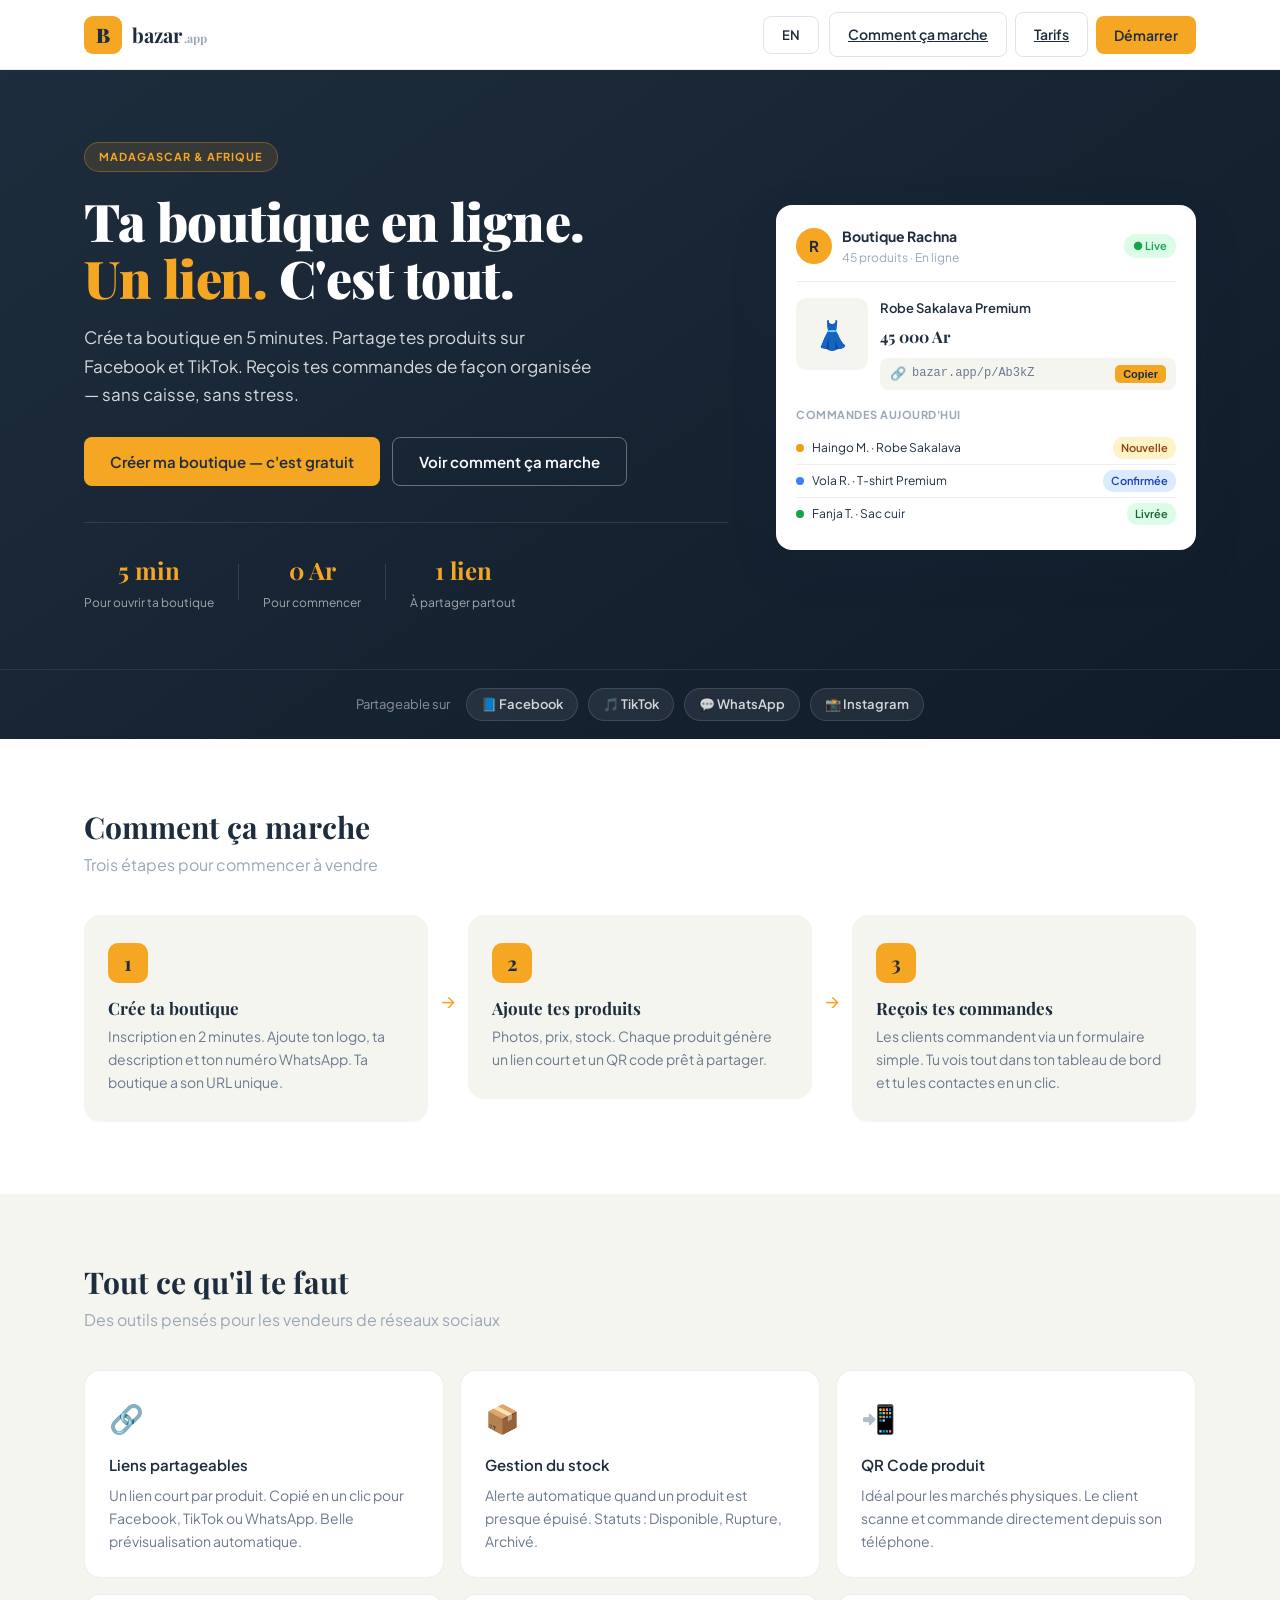
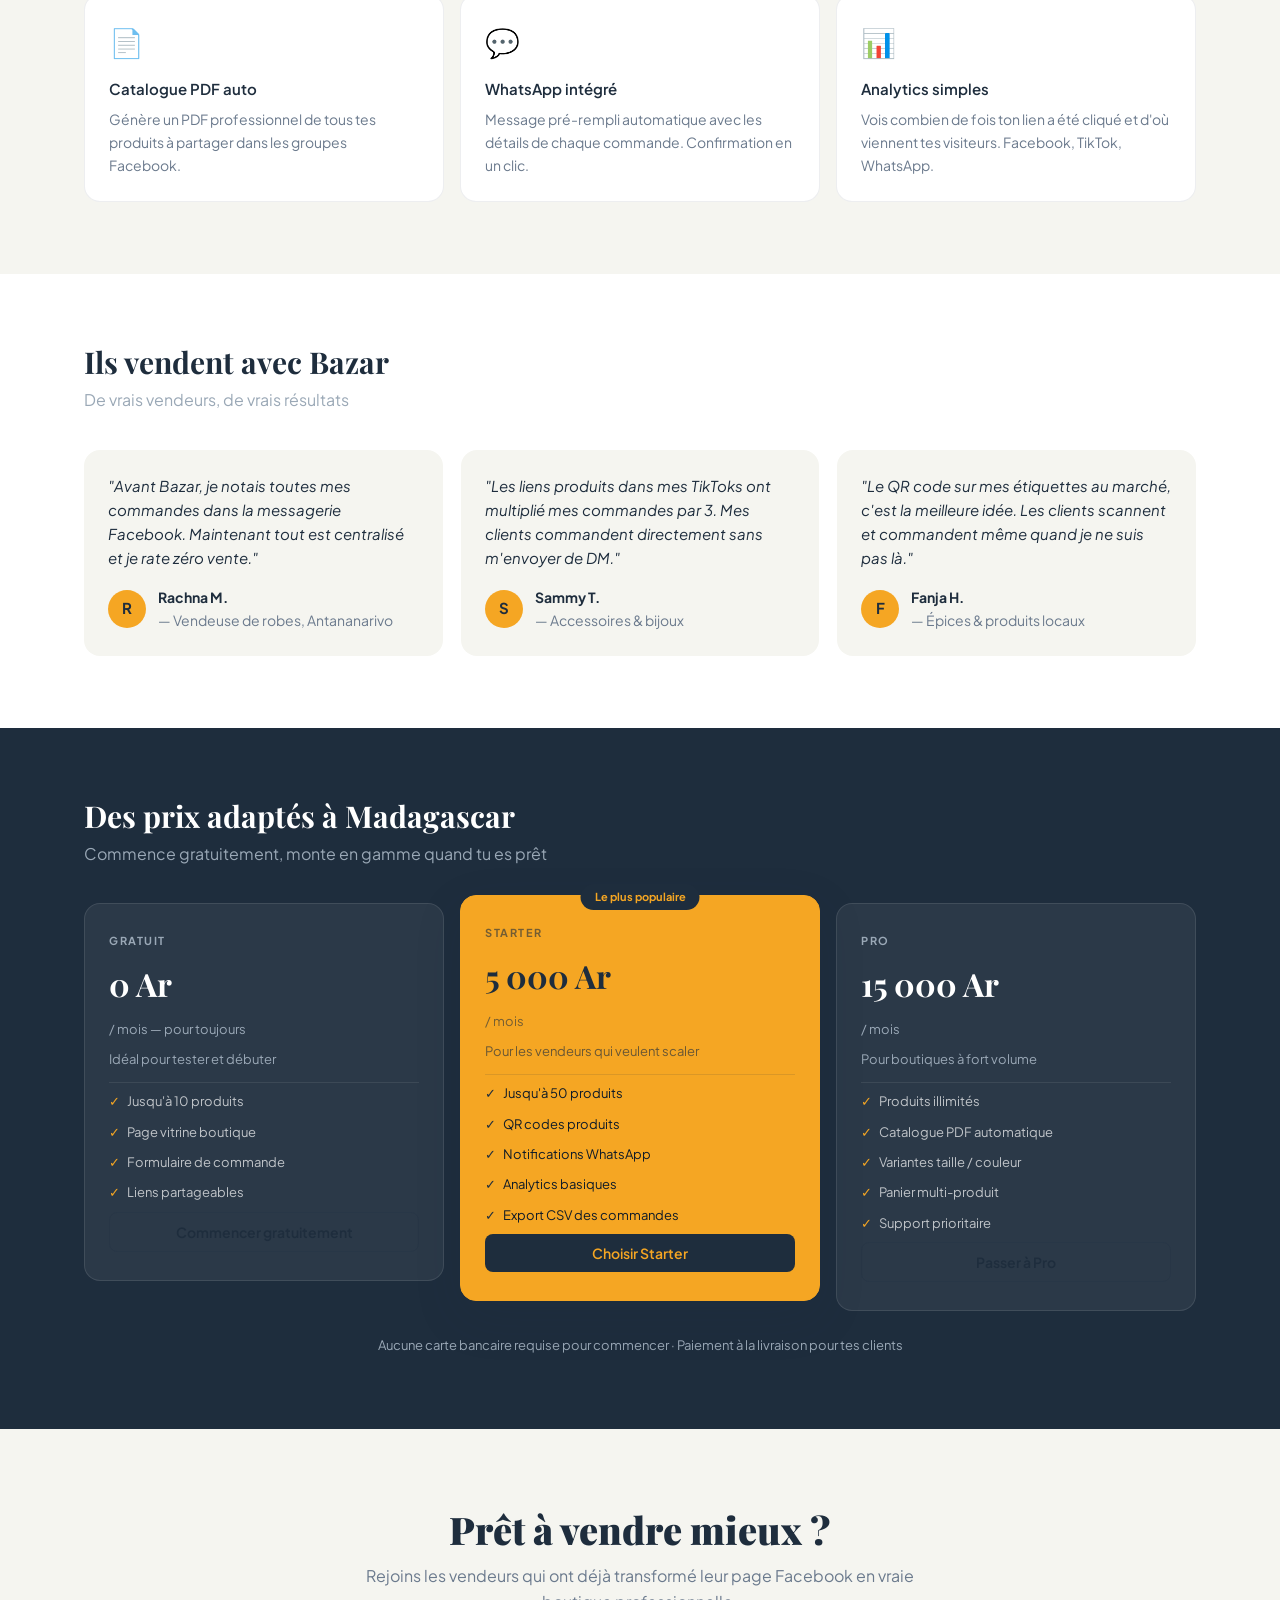
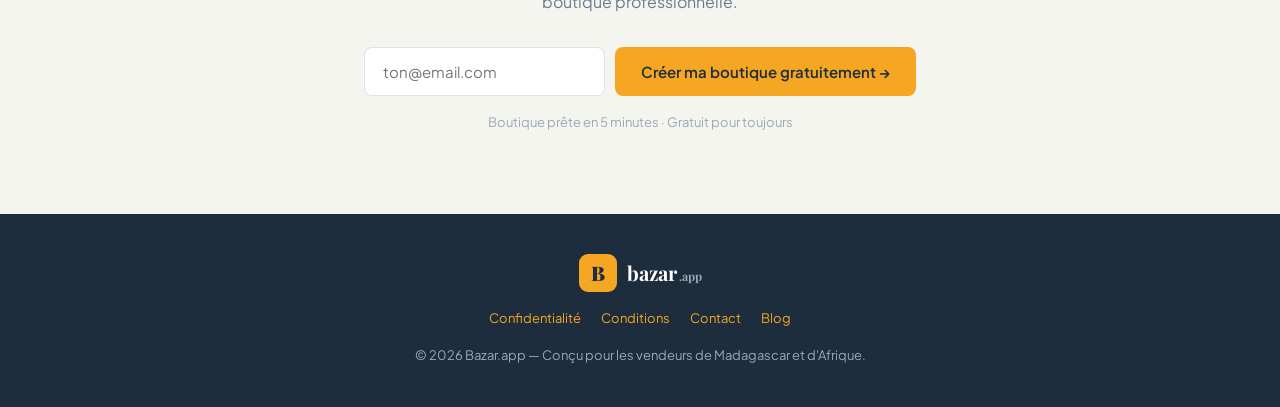
==== index.html @ 88929976 "commit landing page Bazaz V1.2.0" ====
<!doctype html>
<html lang="fr">
<head>
  <meta charset="utf-8"/>
  <meta name="viewport" content="width=device-width,initial-scale=1"/>
  <title>Bazar.app — Ta boutique en ligne en 5 minutes</title>
  <meta name="description" content="Crée ta boutique en ligne, partage tes produits sur Facebook et TikTok, reçois tes commandes de façon organisée. Gratuit pour commencer."/>
  <!-- Open Graph -->
  <meta property="og:title" content="Bazar.app — Ta boutique en 5 minutes"/>
  <meta property="og:description" content="Vends sur Facebook et TikTok avec ta propre boutique en ligne professionnelle."/>
  <meta property="og:type" content="website"/>
  <meta property="og:locale" content="fr_MG"/>
  <link href="https://fonts.googleapis.com/css2?family=Playfair+Display:wght@700;900&family=Plus+Jakarta+Sans:wght@400;500;600;700&display=swap" rel="stylesheet"/>
  <link rel="stylesheet" href="styles.css"/>
</head>
<body>

<!-- ═══════════════ TOPBAR ═══════════════ -->
<header class="topbar" role="banner">
  <div class="container topbar-inner">
    <a class="brand" href="#" aria-label="Bazar.app — retour à l'accueil">
      <div class="logo-mark" aria-hidden="true">B</div>
      <span class="brand-name">bazar<small class="brand-dot">.app</small></span>
    </a>
    <nav class="nav-actions" aria-label="Navigation principale">
      <button class="btn btn-lang" type="button" aria-label="Changer de langue" data-lang-switch>EN</button>
      <div class="desktop-actions">
        <a href="#how" class="btn btn-ghost" data-i18n="nav_how">Comment ça marche</a>
        <a href="#pricing" class="btn btn-ghost" data-i18n="nav_pricing">Tarifs</a>
        <button class="btn btn-cta" data-i18n="nav_start" onclick="scrollToSignup()">Démarrer</button>
      </div>
      <details class="mobile-menu">
        <summary class="btn btn-ghost" aria-label="Menu">☰</summary>
        <div class="mobile-panel">
          <a href="#how" class="btn btn-ghost" data-i18n="nav_how">Comment ça marche</a>
          <a href="#pricing" class="btn btn-ghost" data-i18n="nav_pricing">Tarifs</a>
          <button class="btn btn-cta" data-i18n="nav_start" onclick="scrollToSignup()">Démarrer</button>
        </div>
      </details>
    </nav>
  </div>
</header>

<!-- ═══════════════ HERO ═══════════════ -->
<section class="hero" aria-labelledby="hero-heading">
  <div class="container hero-inner">

    <div class="hero-content">
      <div class="hero-badge" data-reveal style="--delay:80ms" data-i18n="hero_badge">MADAGASCAR &amp; AFRIQUE</div>
      <h1 id="hero-heading" class="hero-title" data-reveal style="--delay:140ms">
        <span data-i18n="hero_title_1">Ta boutique en ligne.</span><br>
        <em data-i18n="hero_title_2">Un lien.</em>
        <span data-i18n="hero_title_3"> C'est tout.</span>
      </h1>
      <p class="hero-sub" data-reveal style="--delay:200ms" data-i18n="hero_sub">
        Crée ta boutique en 5 minutes. Partage tes produits sur Facebook et TikTok. Reçois tes commandes de façon organisée — sans caisse, sans stress.
      </p>
      <div class="hero-ctas" data-reveal style="--delay:260ms">
        <button class="btn btn-cta btn-lg" data-i18n="hero_cta1" onclick="scrollToSignup()">Créer ma boutique — c'est gratuit</button>
        <button class="btn btn-outline-white btn-lg" data-i18n="hero_cta2" onclick="document.getElementById('how').scrollIntoView({behavior:'smooth'})">Voir comment ça marche</button>
      </div>
      <div class="hero-stats" data-reveal style="--delay:340ms" aria-label="Chiffres clés">
        <div class="stat">
          <div class="stat-n" data-i18n="stat_1n">5 min</div>
          <div class="stat-l" data-i18n="stat_1l">Pour ouvrir ta boutique</div>
        </div>
        <div class="stat-sep" aria-hidden="true"></div>
        <div class="stat">
          <div class="stat-n" data-i18n="stat_2n">0 Ar</div>
          <div class="stat-l" data-i18n="stat_2l">Pour commencer</div>
        </div>
        <div class="stat-sep" aria-hidden="true"></div>
        <div class="stat">
          <div class="stat-n" data-i18n="stat_3n">1 lien</div>
          <div class="stat-l" data-i18n="stat_3l">À partager partout</div>
        </div>
      </div>
    </div>

    <!-- Mockup Card -->
    <aside class="hero-mockup" data-reveal style="--delay:420ms" aria-label="Aperçu de l'interface">
      <div class="mockup-card">
        <div class="mockup-header">
          <div class="mockup-avatar" aria-hidden="true">R</div>
          <div>
            <div class="mockup-shop-name">Boutique Rachna</div>
            <div class="mockup-shop-sub">45 produits · En ligne</div>
          </div>
          <div class="mockup-badge-live" aria-label="Boutique en ligne">●&nbsp;Live</div>
        </div>
        <div class="mockup-product">
          <div class="mockup-img" aria-hidden="true">
            <div class="mockup-img-placeholder">👗</div>
          </div>
          <div class="mockup-product-info">
            <div class="mockup-product-name">Robe Sakalava Premium</div>
            <div class="mockup-product-price">45 000 Ar</div>
            <div class="mockup-product-link">
              <span class="link-icon" aria-hidden="true">🔗</span>
              <span class="link-text">bazar.app/p/Ab3kZ</span>
              <button class="copy-btn" aria-label="Copier le lien" onclick="this.textContent='✓';setTimeout(()=>this.textContent='Copier',1200)">Copier</button>
            </div>
          </div>
        </div>
        <div class="mockup-orders">
          <div class="mockup-orders-label">Commandes aujourd'hui</div>
          <div class="mockup-orders-row">
            <span class="order-dot new" aria-hidden="true"></span>
            <span>Haingo M. · Robe Sakalava</span>
            <span class="order-status new">Nouvelle</span>
          </div>
          <div class="mockup-orders-row">
            <span class="order-dot confirmed" aria-hidden="true"></span>
            <span>Vola R. · T-shirt Premium</span>
            <span class="order-status confirmed">Confirmée</span>
          </div>
          <div class="mockup-orders-row">
            <span class="order-dot delivered" aria-hidden="true"></span>
            <span>Fanja T. · Sac cuir</span>
            <span class="order-status delivered">Livrée</span>
          </div>
        </div>
      </div>
    </aside>

  </div>

  <!-- Logos sociaux -->
  <div class="hero-social-proof" aria-label="Plateformes compatibles">
    <span class="proof-label" data-i18n="proof_label">Partageable sur</span>
    <div class="proof-chips">
      <span class="chip">📘 Facebook</span>
      <span class="chip">🎵 TikTok</span>
      <span class="chip">💬 WhatsApp</span>
      <span class="chip">📸 Instagram</span>
    </div>
  </div>
</section>

<!-- ═══════════════ HOW IT WORKS ═══════════════ -->
<section id="how" class="section-how" aria-labelledby="how-heading">
  <div class="container">
    <h2 id="how-heading" class="section-title" data-i18n="how_title">Comment ça marche</h2>
    <p class="section-sub" data-i18n="how_sub">Trois étapes pour commencer à vendre</p>
    <div class="steps-grid">
      <div class="step-card" data-reveal>
        <div class="step-num" aria-hidden="true">1</div>
        <h3 data-i18n="step1_title">Crée ta boutique</h3>
        <p data-i18n="step1_desc">Inscription en 2 minutes. Ajoute ton logo, ta description et ton numéro WhatsApp. Ta boutique a son URL unique.</p>
      </div>
      <div class="step-arrow" aria-hidden="true">→</div>
      <div class="step-card" data-reveal style="--delay:80ms">
        <div class="step-num" aria-hidden="true">2</div>
        <h3 data-i18n="step2_title">Ajoute tes produits</h3>
        <p data-i18n="step2_desc">Photos, prix, stock. Chaque produit génère un lien court et un QR code prêt à partager.</p>
      </div>
      <div class="step-arrow" aria-hidden="true">→</div>
      <div class="step-card" data-reveal style="--delay:160ms">
        <div class="step-num" aria-hidden="true">3</div>
        <h3 data-i18n="step3_title">Reçois tes commandes</h3>
        <p data-i18n="step3_desc">Les clients commandent via un formulaire simple. Tu vois tout dans ton tableau de bord et tu les contactes en un clic.</p>
      </div>
    </div>
  </div>
</section>

<!-- ═══════════════ FEATURES ═══════════════ -->
<section class="section-features" aria-labelledby="feat-heading">
  <div class="container">
    <h2 id="feat-heading" class="section-title" data-i18n="feat_title">Tout ce qu'il te faut</h2>
    <p class="section-sub" data-i18n="feat_sub">Des outils pensés pour les vendeurs de réseaux sociaux</p>
    <div class="feat-grid">
      <div class="feat-card" data-reveal>
        <div class="feat-icon" aria-hidden="true">🔗</div>
        <h4 data-i18n="feat1_title">Liens partageables</h4>
        <p data-i18n="feat1_desc">Un lien court par produit. Copié en un clic pour Facebook, TikTok ou WhatsApp. Belle prévisualisation automatique.</p>
      </div>
      <div class="feat-card" data-reveal style="--delay:60ms">
        <div class="feat-icon" aria-hidden="true">📦</div>
        <h4 data-i18n="feat2_title">Gestion du stock</h4>
        <p data-i18n="feat2_desc">Alerte automatique quand un produit est presque épuisé. Statuts : Disponible, Rupture, Archivé.</p>
      </div>
      <div class="feat-card" data-reveal style="--delay:120ms">
        <div class="feat-icon" aria-hidden="true">📲</div>
        <h4 data-i18n="feat3_title">QR Code produit</h4>
        <p data-i18n="feat3_desc">Idéal pour les marchés physiques. Le client scanne et commande directement depuis son téléphone.</p>
      </div>
      <div class="feat-card" data-reveal style="--delay:180ms">
        <div class="feat-icon" aria-hidden="true">📄</div>
        <h4 data-i18n="feat4_title">Catalogue PDF auto</h4>
        <p data-i18n="feat4_desc">Génère un PDF professionnel de tous tes produits à partager dans les groupes Facebook.</p>
      </div>
      <div class="feat-card" data-reveal style="--delay:240ms">
        <div class="feat-icon" aria-hidden="true">💬</div>
        <h4 data-i18n="feat5_title">WhatsApp intégré</h4>
        <p data-i18n="feat5_desc">Message pré-rempli automatique avec les détails de chaque commande. Confirmation en un clic.</p>
      </div>
      <div class="feat-card" data-reveal style="--delay:300ms">
        <div class="feat-icon" aria-hidden="true">📊</div>
        <h4 data-i18n="feat6_title">Analytics simples</h4>
        <p data-i18n="feat6_desc">Vois combien de fois ton lien a été cliqué et d'où viennent tes visiteurs. Facebook, TikTok, WhatsApp.</p>
      </div>
    </div>
  </div>
</section>

<!-- ═══════════════ TESTIMONIALS ═══════════════ -->
<section class="section-testimonials" aria-labelledby="test-heading">
  <div class="container">
    <h2 id="test-heading" class="section-title" data-i18n="test_title">Ils vendent avec Bazar</h2>
    <p class="section-sub" data-i18n="test_sub">De vrais vendeurs, de vrais résultats</p>
    <div class="test-grid">
      <blockquote class="test-card" data-reveal>
        <p data-i18n="test1_quote">"Avant Bazar, je notais toutes mes commandes dans la messagerie Facebook. Maintenant tout est centralisé et je rate zéro vente."</p>
        <footer>
          <div class="test-avatar" aria-hidden="true">R</div>
          <cite><strong data-i18n="test1_name">Rachna M.</strong><span data-i18n="test1_role"> — Vendeuse de robes, Antananarivo</span></cite>
        </footer>
      </blockquote>
      <blockquote class="test-card" data-reveal style="--delay:80ms">
        <p data-i18n="test2_quote">"Les liens produits dans mes TikToks ont multiplié mes commandes par 3. Mes clients commandent directement sans m'envoyer de DM."</p>
        <footer>
          <div class="test-avatar" aria-hidden="true">S</div>
          <cite><strong data-i18n="test2_name">Sammy T.</strong><span data-i18n="test2_role"> — Accessoires &amp; bijoux</span></cite>
        </footer>
      </blockquote>
      <blockquote class="test-card" data-reveal style="--delay:160ms">
        <p data-i18n="test3_quote">"Le QR code sur mes étiquettes au marché, c'est la meilleure idée. Les clients scannent et commandent même quand je ne suis pas là."</p>
        <footer>
          <div class="test-avatar" aria-hidden="true">F</div>
          <cite><strong data-i18n="test3_name">Fanja H.</strong><span data-i18n="test3_role"> — Épices &amp; produits locaux</span></cite>
        </footer>
      </blockquote>
    </div>
  </div>
</section>

<!-- ═══════════════ PRICING ═══════════════ -->
<section id="pricing" class="section-pricing" aria-labelledby="pricing-heading">
  <div class="container">
    <h2 id="pricing-heading" class="section-title" data-i18n="pricing_title">Des prix adaptés à Madagascar</h2>
    <p class="section-sub" data-i18n="pricing_sub">Commence gratuitement, monte en gamme quand tu es prêt</p>
    <div class="plans-grid">

      <article class="plan" data-reveal aria-label="Plan Gratuit">
        <div class="plan-name" data-i18n="free_name">GRATUIT</div>
        <div class="plan-price" data-i18n="free_price">0 Ar</div>
        <div class="plan-period" data-i18n="free_period">/ mois — pour toujours</div>
        <p class="plan-desc" data-i18n="free_desc">Idéal pour tester et débuter</p>
        <ul class="plan-features">
          <li data-i18n="free_li1">Jusqu'à 10 produits</li>
          <li data-i18n="free_li2">Page vitrine boutique</li>
          <li data-i18n="free_li3">Formulaire de commande</li>
          <li data-i18n="free_li4">Liens partageables</li>
        </ul>
        <button class="btn btn-plan-ghost" data-i18n="free_cta" onclick="scrollToSignup()">Commencer gratuitement</button>
      </article>

      <article class="plan plan-featured" data-reveal style="--delay:80ms" aria-label="Plan Starter — recommandé">
        <div class="plan-popular-badge" data-i18n="popular_badge">Le plus populaire</div>
        <div class="plan-name" data-i18n="starter_name">STARTER</div>
        <div class="plan-price" data-i18n="starter_price">5 000 Ar</div>
        <div class="plan-period" data-i18n="starter_period">/ mois</div>
        <p class="plan-desc" data-i18n="starter_desc">Pour les vendeurs qui veulent scaler</p>
        <ul class="plan-features">
          <li data-i18n="starter_li1">Jusqu'à 50 produits</li>
          <li data-i18n="starter_li2">QR codes produits</li>
          <li data-i18n="starter_li3">Notifications WhatsApp</li>
          <li data-i18n="starter_li4">Analytics basiques</li>
          <li data-i18n="starter_li5">Export CSV des commandes</li>
        </ul>
        <button class="btn btn-plan-featured" data-i18n="starter_cta" onclick="scrollToSignup()">Choisir Starter</button>
      </article>

      <article class="plan" data-reveal style="--delay:160ms" aria-label="Plan Pro">
        <div class="plan-name" data-i18n="pro_name">PRO</div>
        <div class="plan-price" data-i18n="pro_price">15 000 Ar</div>
        <div class="plan-period" data-i18n="pro_period">/ mois</div>
        <p class="plan-desc" data-i18n="pro_desc">Pour boutiques à fort volume</p>
        <ul class="plan-features">
          <li data-i18n="pro_li1">Produits illimités</li>
          <li data-i18n="pro_li2">Catalogue PDF automatique</li>
          <li data-i18n="pro_li3">Variantes taille / couleur</li>
          <li data-i18n="pro_li4">Panier multi-produit</li>
          <li data-i18n="pro_li5">Support prioritaire</li>
        </ul>
        <button class="btn btn-plan-ghost" data-i18n="pro_cta" onclick="scrollToSignup()">Passer à Pro</button>
      </article>

    </div>
    <p class="pricing-note" data-i18n="pricing_note">Aucune carte bancaire requise pour commencer · Paiement à la livraison pour tes clients</p>
  </div>
</section>

<!-- ═══════════════ CTA FINAL ═══════════════ -->
<section id="signup" class="section-cta" aria-labelledby="cta-heading">
  <div class="container cta-inner">
    <h2 id="cta-heading" class="cta-title" data-i18n="cta_title">Prêt à vendre mieux ?</h2>
    <p class="cta-sub" data-i18n="cta_sub">Rejoins les vendeurs qui ont déjà transformé leur page Facebook en vraie boutique professionnelle.</p>
    <div class="cta-form" role="form" aria-label="Inscription rapide">
      <input type="email" class="cta-email" placeholder="ton@email.com" aria-label="Adresse email" data-i18n-placeholder="cta_placeholder"/>
      <button class="btn btn-cta btn-lg" data-i18n="cta_btn" onclick="handleSignup(this)">Créer ma boutique gratuitement →</button>
    </div>
    <p class="cta-hint" data-i18n="cta_hint">Boutique prête en 5 minutes · Gratuit pour toujours</p>
  </div>
</section>

<!-- ═══════════════ FOOTER ═══════════════ -->
<footer class="footer" role="contentinfo">
  <div class="container footer-inner">
    <div class="footer-brand">
      <div class="logo-mark" aria-hidden="true">B</div>
      <span class="brand-name" style="color:#fff">bazar<small class="brand-dot">.app</small></span>
    </div>
    <nav class="footer-links" aria-label="Liens du pied de page">
      <a href="#">Confidentialité</a>
      <a href="#">Conditions</a>
      <a href="#">Contact</a>
      <a href="#">Blog</a>
    </nav>
    <p class="footer-text" data-i18n="footer_text">© 2026 Bazar.app — Conçu pour les vendeurs de Madagascar et d'Afrique.</p>
  </div>
</footer>

<script src="script.js" defer></script>
</body>
</html>
---- styles.css ----
/* ═══════════════════════════════════════════
   BAZAR.APP — Landing Page Styles V3
   Fonts: Playfair Display (titres) + Plus Jakarta Sans (UI)
   Palette: Navy #1E2D3D · Gold #F5A623 · Sand #F5F5F0 · Slate #6B7A8D
═══════════════════════════════════════════ */

:root {
  --navy:    #1E2D3D;
  --navy-deep: #0f1b28;
  --gold:    #F5A623;
  --gold-lt: rgba(245,166,35,0.12);
  --gold-bd: rgba(245,166,35,0.3);
  --sand:    #F5F5F0;
  --slate:   #6B7A8D;
  --muted:   #9AA8B6;
  --white:   #ffffff;
  --surface: #ffffff;
  --border:  rgba(30,45,61,0.08);
  --border-md: rgba(30,45,61,0.13);
  --radius:  12px;
  --radius-lg: 16px;
  --container: 1160px;
  --shadow-sm: 0 1px 4px rgba(30,45,61,0.07);
  --shadow-md: 0 6px 24px rgba(30,45,61,0.10);
  --shadow-lg: 0 16px 48px rgba(30,45,61,0.14);
  --anim: 480ms cubic-bezier(.2,.9,.2,1);
}

*, *::before, *::after { box-sizing: border-box; margin: 0; padding: 0; }

html { scroll-behavior: smooth; }

body {
  font-family: 'Plus Jakarta Sans', system-ui, sans-serif;
  background: var(--sand);
  color: var(--navy);
  -webkit-font-smoothing: antialiased;
  font-size: 16px;
  line-height: 1.65;
}

/* ── Typography ── */
h1,h2,h3 { font-family: 'Playfair Display', serif; line-height: 1.1; }
h2 { font-size: clamp(22px, 3vw, 30px); font-weight: 700; }
h3 { font-size: 17px; font-weight: 700; margin-bottom: 8px; }
h4 { font-size: 15px; font-weight: 600; margin-bottom: 6px; }
p  { color: var(--slate); font-size: 15px; }

.container { max-width: var(--container); margin: 0 auto; padding: 0 24px; }

/* ─────────────────────────────────────────
   TOPBAR
───────────────────────────────────────── */
.topbar {
  position: sticky; top: 0; z-index: 100;
  background: rgba(255,255,255,0.96);
  backdrop-filter: blur(12px);
  border-bottom: 1px solid var(--border);
}
.topbar-inner {
  display: flex; align-items: center; justify-content: space-between;
  padding-top: 12px; padding-bottom: 12px;
}
.brand {
  display: flex; align-items: center; gap: 10px;
  text-decoration: none;
}
.logo-mark {
  width: 38px; height: 38px; border-radius: 9px;
  background: var(--gold);
  display: flex; align-items: center; justify-content: center;
  font-family: 'Playfair Display', serif;
  font-size: 20px; font-weight: 900; color: var(--navy);
  flex-shrink: 0;
}
.brand-name {
  font-family: 'Playfair Display', serif;
  font-size: 20px; font-weight: 700; color: var(--navy);
}
.brand-dot { font-size: 12px; color: var(--muted); margin-left: 2px; }

.nav-actions { display: flex; align-items: center; gap: 10px; }
.desktop-actions { display: flex; align-items: center; gap: 8px; }
.mobile-menu { display: none; position: relative; }
.mobile-menu summary { list-style: none; }
.mobile-menu summary::-webkit-details-marker { display: none; }
.mobile-panel {
  position: absolute; top: calc(100% + 10px); right: 0;
  display: none; flex-direction: column; gap: 6px;
  padding: 10px; min-width: 200px;
  background: var(--white);
  border: 1px solid var(--border-md);
  border-radius: var(--radius-lg);
  box-shadow: var(--shadow-lg);
}
.mobile-menu[open] .mobile-panel { display: flex; }

/* ─────────────────────────────────────────
   BUTTONS
───────────────────────────────────────── */
.btn {
  display: inline-flex; align-items: center; justify-content: center;
  padding: 10px 18px; border-radius: 8px; border: none;
  font-family: 'Plus Jakarta Sans', sans-serif;
  font-size: 14px; font-weight: 600; cursor: pointer;
  transition: all 0.18s ease;
  position: relative; overflow: hidden; white-space: nowrap;
}
.btn:focus-visible { outline: 3px solid rgba(245,166,35,0.4); outline-offset: 2px; }
.btn-lg { padding: 14px 26px; font-size: 15px; }
.btn-cta { background: var(--gold); color: var(--navy); }
.btn-cta:hover { background: #e8991a; transform: translateY(-1px); box-shadow: var(--shadow-md); }
.btn-cta:active { transform: translateY(0); }
.btn-ghost { background: transparent; color: var(--navy); border: 1px solid var(--border-md); }
.btn-ghost:hover { background: var(--sand); }
.btn-lang { background: transparent; color: var(--navy); border: 1px solid var(--border-md); min-width: 50px; font-size: 13px; }
.btn-lang:hover { background: var(--sand); }
.btn-outline-white { background: transparent; color: var(--white); border: 1px solid rgba(255,255,255,0.35); }
.btn-outline-white:hover { background: rgba(255,255,255,0.08); }
.btn-plan-ghost { width: 100%; background: transparent; color: var(--navy); border: 1.5px solid var(--border-md); margin-top: auto; }
.btn-plan-ghost:hover { background: var(--sand); }
.btn-plan-featured { width: 100%; background: var(--navy); color: var(--gold); margin-top: auto; }
.btn-plan-featured:hover { background: #162233; }

/* Ripple */
.btn .ripple {
  position: absolute; border-radius: 50%; transform: scale(0);
  background: rgba(30,45,61,0.12);
  animation: ripple 600ms linear; pointer-events: none;
}
@keyframes ripple { to { transform: scale(4); opacity: 0; } }

/* ─────────────────────────────────────────
   HERO
───────────────────────────────────────── */
.hero {
  background: linear-gradient(145deg, var(--navy) 0%, var(--navy-deep) 100%);
  color: var(--white);
  padding: 72px 0 0;
  overflow: hidden;
}
.hero-inner {
  display: grid;
  grid-template-columns: 1fr 420px;
  gap: 48px;
  align-items: center;
  padding-bottom: 56px;
}
.hero-badge {
  display: inline-block;
  background: var(--gold-lt); border: 1px solid var(--gold-bd);
  color: var(--gold); font-size: 11px; font-weight: 700;
  padding: 5px 14px; border-radius: 20px; letter-spacing: 1px;
  margin-bottom: 20px; text-transform: uppercase;
}
.hero-title {
  font-size: clamp(32px, 5.5vw, 52px); font-weight: 900;
  color: var(--white); letter-spacing: -0.5px; margin-bottom: 16px;
}
.hero-title em { color: var(--gold); font-style: normal; }
.hero-sub {
  font-size: 17px; color: rgba(255,255,255,0.82);
  max-width: 520px; margin-bottom: 28px; line-height: 1.7;
}
.hero-ctas { display: flex; gap: 12px; flex-wrap: wrap; margin-bottom: 36px; }
.hero-stats {
  display: flex; align-items: center; gap: 0;
  padding-top: 28px; border-top: 1px solid rgba(255,255,255,0.1);
}
.stat { text-align: center; padding: 0 24px; }
.stat:first-child { padding-left: 0; }
.stat-n { font-family: 'Playfair Display', serif; font-size: 24px; font-weight: 700; color: var(--gold); }
.stat-l { font-size: 12px; color: rgba(255,255,255,0.6); margin-top: 2px; }
.stat-sep { width: 1px; height: 36px; background: rgba(255,255,255,0.12); flex-shrink: 0; }

/* Hero Mockup Card */
.hero-mockup { display: flex; justify-content: center; }
.mockup-card {
  background: var(--white); border-radius: var(--radius-lg);
  padding: 20px; width: 100%;
  box-shadow: var(--shadow-lg);
  color: var(--navy);
}
.mockup-header {
  display: flex; align-items: center; gap: 10px; margin-bottom: 16px;
  padding-bottom: 14px; border-bottom: 1px solid var(--border);
}
.mockup-avatar {
  width: 36px; height: 36px; border-radius: 50%;
  background: var(--gold); display: flex; align-items: center; justify-content: center;
  font-weight: 700; font-size: 15px; color: var(--navy); flex-shrink: 0;
}
.mockup-shop-name { font-weight: 700; font-size: 14px; }
.mockup-shop-sub { font-size: 12px; color: var(--muted); }
.mockup-badge-live {
  margin-left: auto; font-size: 11px; font-weight: 600;
  color: #16a34a; background: #dcfce7; padding: 3px 9px; border-radius: 20px;
}
.mockup-product { display: flex; gap: 12px; margin-bottom: 16px; }
.mockup-img {
  width: 72px; height: 72px; border-radius: 10px;
  background: var(--sand); flex-shrink: 0;
  display: flex; align-items: center; justify-content: center;
}
.mockup-img-placeholder { font-size: 28px; }
.mockup-product-info { flex: 1; }
.mockup-product-name { font-size: 13px; font-weight: 600; margin-bottom: 4px; }
.mockup-product-price { font-family: 'Playfair Display', serif; font-size: 16px; font-weight: 700; color: var(--navy); margin-bottom: 8px; }
.mockup-product-link {
  display: flex; align-items: center; gap: 6px;
  background: var(--sand); border-radius: 8px; padding: 5px 10px;
}
.link-icon { font-size: 13px; }
.link-text { font-size: 12px; color: var(--slate); font-family: monospace; flex: 1; }
.copy-btn {
  font-size: 11px; font-weight: 600; color: var(--navy);
  background: var(--gold); border: none; border-radius: 5px;
  padding: 3px 8px; cursor: pointer; white-space: nowrap;
}
.mockup-orders-label { font-size: 11px; font-weight: 700; color: var(--muted); text-transform: uppercase; letter-spacing: 0.5px; margin-bottom: 8px; }
.mockup-orders-row {
  display: flex; align-items: center; gap: 8px;
  font-size: 12px; color: var(--navy); padding: 5px 0;
  border-bottom: 1px solid var(--border);
}
.mockup-orders-row:last-child { border-bottom: none; }
.order-dot { width: 8px; height: 8px; border-radius: 50%; flex-shrink: 0; }
.order-dot.new { background: #f59e0b; }
.order-dot.confirmed { background: #3b82f6; }
.order-dot.delivered { background: #16a34a; }
.order-status { margin-left: auto; font-size: 11px; font-weight: 600; padding: 2px 8px; border-radius: 10px; }
.order-status.new { background: #fef3c7; color: #92400e; }
.order-status.confirmed { background: #dbeafe; color: #1e40af; }
.order-status.delivered { background: #dcfce7; color: #166534; }

/* Social proof bar */
.hero-social-proof {
  border-top: 1px solid rgba(255,255,255,0.08);
  padding: 18px 0;
  display: flex; align-items: center; justify-content: center; gap: 16px;
  flex-wrap: wrap;
}
.proof-label { font-size: 13px; color: rgba(255,255,255,0.5); }
.proof-chips { display: flex; gap: 10px; flex-wrap: wrap; justify-content: center; }
.chip {
  font-size: 13px; font-weight: 600;
  background: rgba(255,255,255,0.07);
  border: 1px solid rgba(255,255,255,0.12);
  color: rgba(255,255,255,0.8);
  padding: 5px 14px; border-radius: 20px;
}

/* ─────────────────────────────────────────
   SECTIONS COMMONS
───────────────────────────────────────── */
.section-how, .section-features, .section-testimonials, .section-pricing {
  padding: 72px 0;
}
.section-how { background: var(--white); }
.section-features { background: var(--sand); }
.section-testimonials { background: var(--white); }
.section-pricing { background: var(--navy); }
.section-pricing .section-title { color: var(--white); }
.section-pricing p.section-sub { color: var(--muted); }

.section-title { margin-bottom: 8px; }
.section-sub { color: var(--muted); margin-bottom: 36px; font-size: 16px; }

/* ─────────────────────────────────────────
   HOW IT WORKS
───────────────────────────────────────── */
.steps-grid {
  display: flex; align-items: flex-start; gap: 0;
}
.step-card {
  flex: 1; padding: 28px 24px;
  background: var(--sand); border-radius: var(--radius-lg);
  position: relative;
}
.step-num {
  width: 40px; height: 40px; border-radius: 10px;
  background: var(--gold); color: var(--navy);
  font-family: 'Playfair Display', serif; font-size: 20px; font-weight: 700;
  display: flex; align-items: center; justify-content: center;
  margin-bottom: 16px;
}
.step-card h3 { color: var(--navy); margin-bottom: 8px; }
.step-card p { font-size: 14px; }
.step-arrow {
  flex-shrink: 0; width: 40px;
  display: flex; align-items: center; justify-content: center;
  font-size: 20px; color: var(--gold); padding-top: 40px;
  align-self: flex-start; margin-top: 28px;
}

/* ─────────────────────────────────────────
   FEATURES
───────────────────────────────────────── */
.feat-grid {
  display: grid;
  grid-template-columns: repeat(auto-fit, minmax(280px, 1fr));
  gap: 16px;
}
.feat-card {
  background: var(--white); border-radius: var(--radius-lg);
  padding: 24px; border: 1px solid var(--border);
  transition: box-shadow 0.2s ease, transform 0.2s ease;
}
.feat-card:hover { box-shadow: var(--shadow-md); transform: translateY(-2px); }
.feat-icon { font-size: 28px; margin-bottom: 12px; }
.feat-card h4 { color: var(--navy); }
.feat-card p { font-size: 14px; }

/* ─────────────────────────────────────────
   TESTIMONIALS
───────────────────────────────────────── */
.test-grid {
  display: grid; grid-template-columns: repeat(auto-fit, minmax(280px, 1fr));
  gap: 18px;
}
.test-card {
  background: var(--sand); border-radius: var(--radius-lg);
  padding: 24px; border: none;
}
.test-card p { font-size: 15px; font-style: italic; color: var(--navy); margin-bottom: 16px; line-height: 1.6; }
.test-card footer { display: flex; align-items: center; gap: 12px; }
.test-avatar {
  width: 38px; height: 38px; border-radius: 50%; flex-shrink: 0;
  background: var(--gold);
  display: flex; align-items: center; justify-content: center;
  font-weight: 700; font-size: 15px; color: var(--navy);
}
.test-card cite { font-style: normal; font-size: 14px; color: var(--slate); }
.test-card cite strong { display: block; color: var(--navy); }

/* ─────────────────────────────────────────
   PRICING
───────────────────────────────────────── */
.plans-grid {
  display: grid;
  grid-template-columns: repeat(auto-fit, minmax(280px, 1fr));
  gap: 16px; align-items: start;
  margin-bottom: 24px;
}
.plan {
  background: rgba(255,255,255,0.06);
  border: 1px solid rgba(255,255,255,0.1);
  border-radius: var(--radius-lg); padding: 28px 24px;
  display: flex; flex-direction: column; gap: 8px;
}
.plan-featured {
  background: var(--gold); border-color: var(--gold);
  transform: translateY(-8px);
  box-shadow: var(--shadow-lg);
  position: relative;
}
.plan-popular-badge {
  position: absolute; top: -12px; left: 50%; transform: translateX(-50%);
  background: var(--navy); color: var(--gold);
  font-size: 11px; font-weight: 700; padding: 4px 14px;
  border-radius: 20px; white-space: nowrap;
}
.plan-name { font-size: 11px; font-weight: 700; letter-spacing: 1.5px; color: var(--muted); text-transform: uppercase; }
.plan-featured .plan-name { color: rgba(30,45,61,0.6); }
.plan-price { font-family: 'Playfair Display', serif; font-size: 32px; font-weight: 700; color: var(--white); }
.plan-featured .plan-price { color: var(--navy); }
.plan-period { font-size: 13px; color: var(--muted); }
.plan-featured .plan-period { color: rgba(30,45,61,0.6); }
.plan-desc { font-size: 13px; color: var(--muted); padding-bottom: 12px; border-bottom: 1px solid rgba(255,255,255,0.08); }
.plan-featured .plan-desc { color: rgba(30,45,61,0.65); border-color: rgba(30,45,61,0.12); }
.plan-features { list-style: none; display: flex; flex-direction: column; gap: 9px; flex: 1; }
.plan-features li {
  font-size: 13px; color: rgba(255,255,255,0.7);
  padding-left: 18px; position: relative;
}
.plan-features li::before { content: "✓"; position: absolute; left: 0; color: var(--gold); font-weight: 700; }
.plan-featured .plan-features li { color: var(--navy-deep); }
.plan-featured .plan-features li::before { color: var(--navy); }
.pricing-note { text-align: center; font-size: 13px; color: var(--muted); }

/* ─────────────────────────────────────────
   CTA FINAL
───────────────────────────────────────── */
.section-cta { background: var(--sand); padding: 80px 0; }
.cta-inner { text-align: center; max-width: 600px; margin: 0 auto; }
.cta-title { font-size: clamp(26px, 4vw, 38px); font-weight: 900; color: var(--navy); margin-bottom: 12px; }
.cta-sub { font-size: 16px; color: var(--slate); margin-bottom: 32px; }
.cta-form { display: flex; gap: 10px; flex-wrap: wrap; justify-content: center; }
.cta-email {
  flex: 1; min-width: 220px; max-width: 320px;
  padding: 14px 18px; border-radius: 8px;
  border: 1.5px solid var(--border-md);
  font-family: 'Plus Jakarta Sans', sans-serif; font-size: 15px;
  background: var(--white); color: var(--navy); outline: none;
}
.cta-email:focus { border-color: var(--gold); box-shadow: 0 0 0 3px rgba(245,166,35,0.15); }
.cta-hint { margin-top: 16px; font-size: 13px; color: var(--muted); }

/* ─────────────────────────────────────────
   FOOTER
───────────────────────────────────────── */
.footer { background: var(--navy); padding: 40px 0; }
.footer-inner {
  display: flex; flex-direction: column; align-items: center; gap: 16px;
}
.footer-brand { display: flex; align-items: center; gap: 10px; }
.footer-links { display: flex; gap: 20px; flex-wrap: wrap; justify-content: center; }
.footer-links a { color: var(--gold); text-decoration: none; font-size: 13px; transition: color 0.18s; }
.footer-links a:hover { color: var(--white); }
.footer-text { font-size: 13px; color: var(--muted); text-align: center; }

/* ─────────────────────────────────────────
   ANIMATIONS
───────────────────────────────────────── */
@media (prefers-reduced-motion: no-preference) {
  .reveal {
    opacity: 0; transform: translateY(14px);
    transition: opacity var(--anim), transform var(--anim);
    will-change: opacity, transform;
    transition-delay: var(--delay, 0ms);
  }
  .reveal.visible { opacity: 1; transform: none; }
}

/* ─────────────────────────────────────────
   RESPONSIVE
───────────────────────────────────────── */
@media (max-width: 960px) {
  .hero-inner { grid-template-columns: 1fr; gap: 32px; }
  .hero-sub { max-width: 100%; }
  .steps-grid { flex-direction: column; gap: 16px; }
  .step-arrow { transform: rotate(90deg); padding: 0; margin: 0 auto; width: auto; height: 24px; }
  .plans-grid { grid-template-columns: 1fr 1fr; }
  .plan-featured { transform: none; }
}

@media (max-width: 640px) {
  .container { padding: 0 16px; }
  .desktop-actions { display: none; }
  .mobile-menu { display: block; }
  .hero { padding: 48px 0 0; }
  .hero-title { font-size: 26px; }
  .hero-sub { font-size: 15px; }
  .hero-ctas { flex-direction: column; }
  .hero-ctas .btn { width: 100%; }
  .hero-stats { justify-content: center; }
  .stat { padding: 0 14px; }
  .plans-grid { grid-template-columns: 1fr; }
  .testimonials { grid-template-columns: 1fr; }
  .section-how, .section-features, .section-testimonials, .section-pricing { padding: 52px 0; }
  .cta-form { flex-direction: column; }
  .cta-email { max-width: 100%; }
  .feat-grid { grid-template-columns: 1fr; }
}
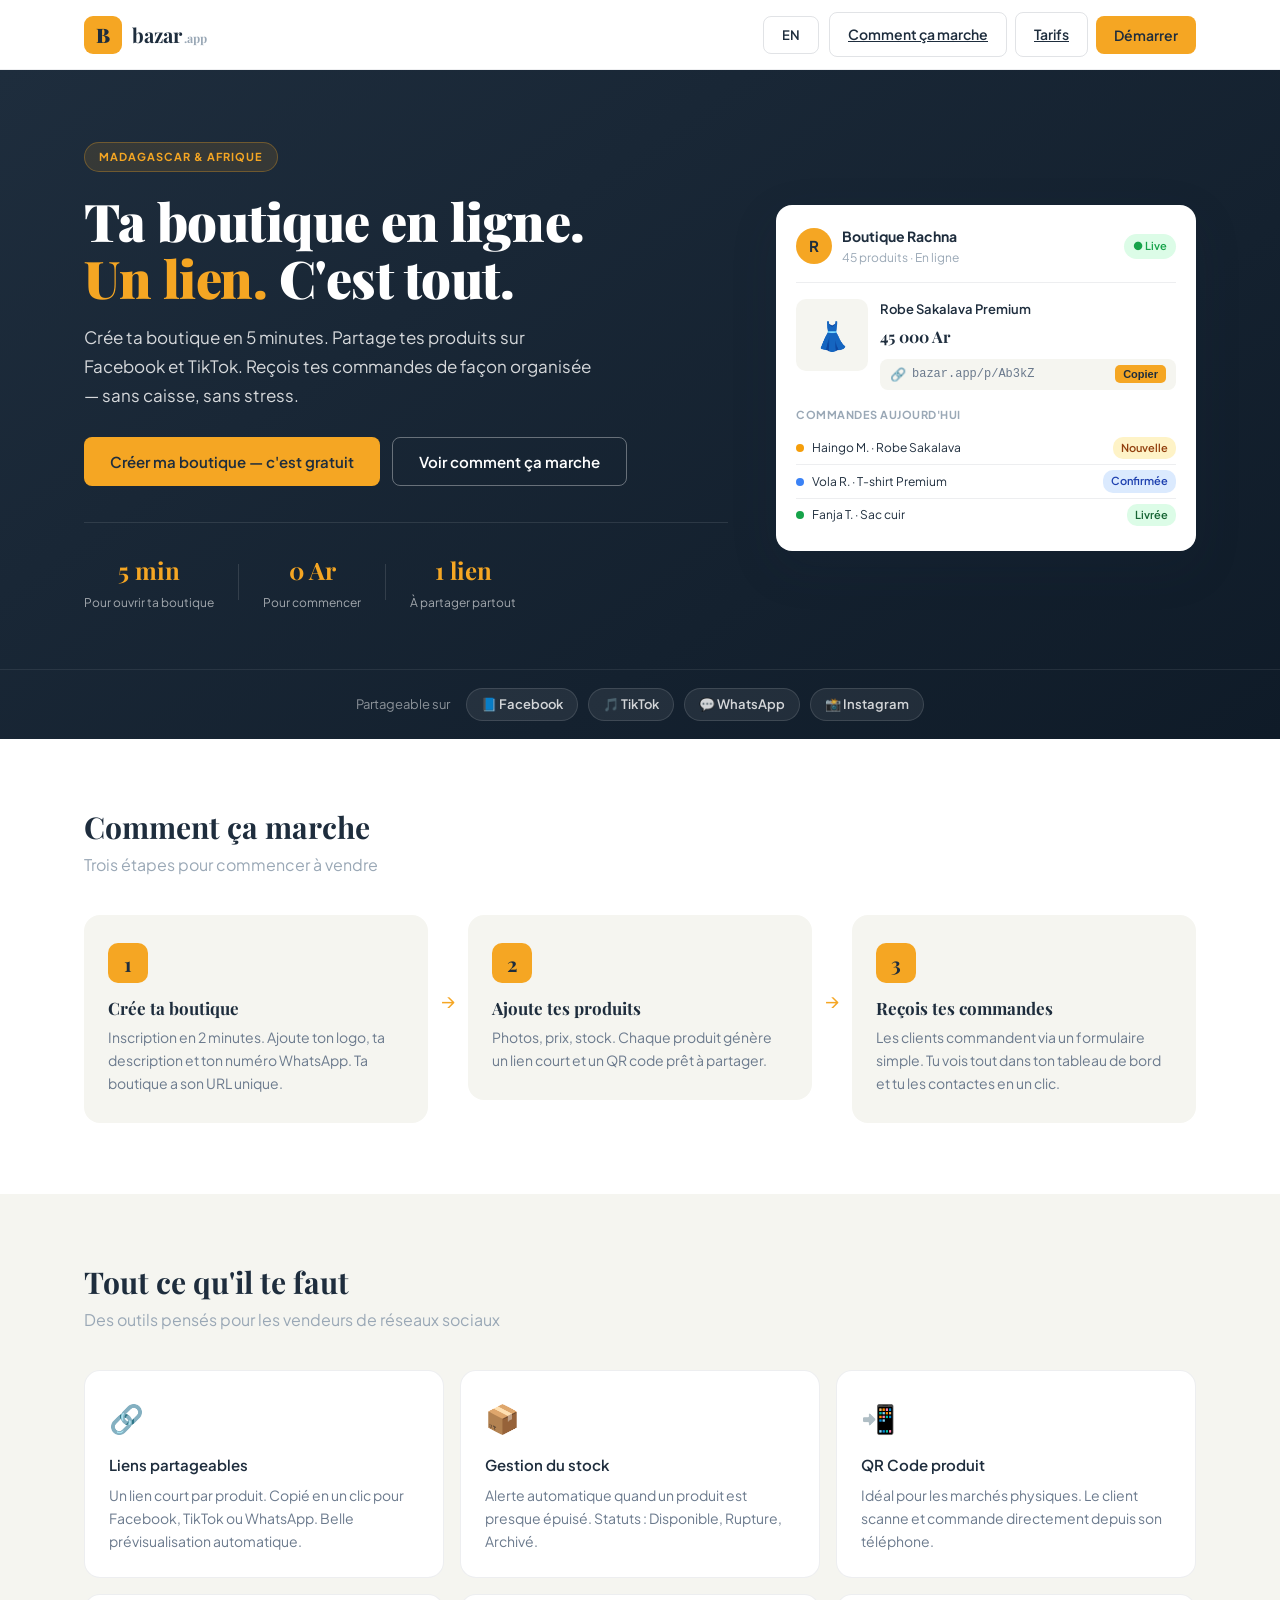
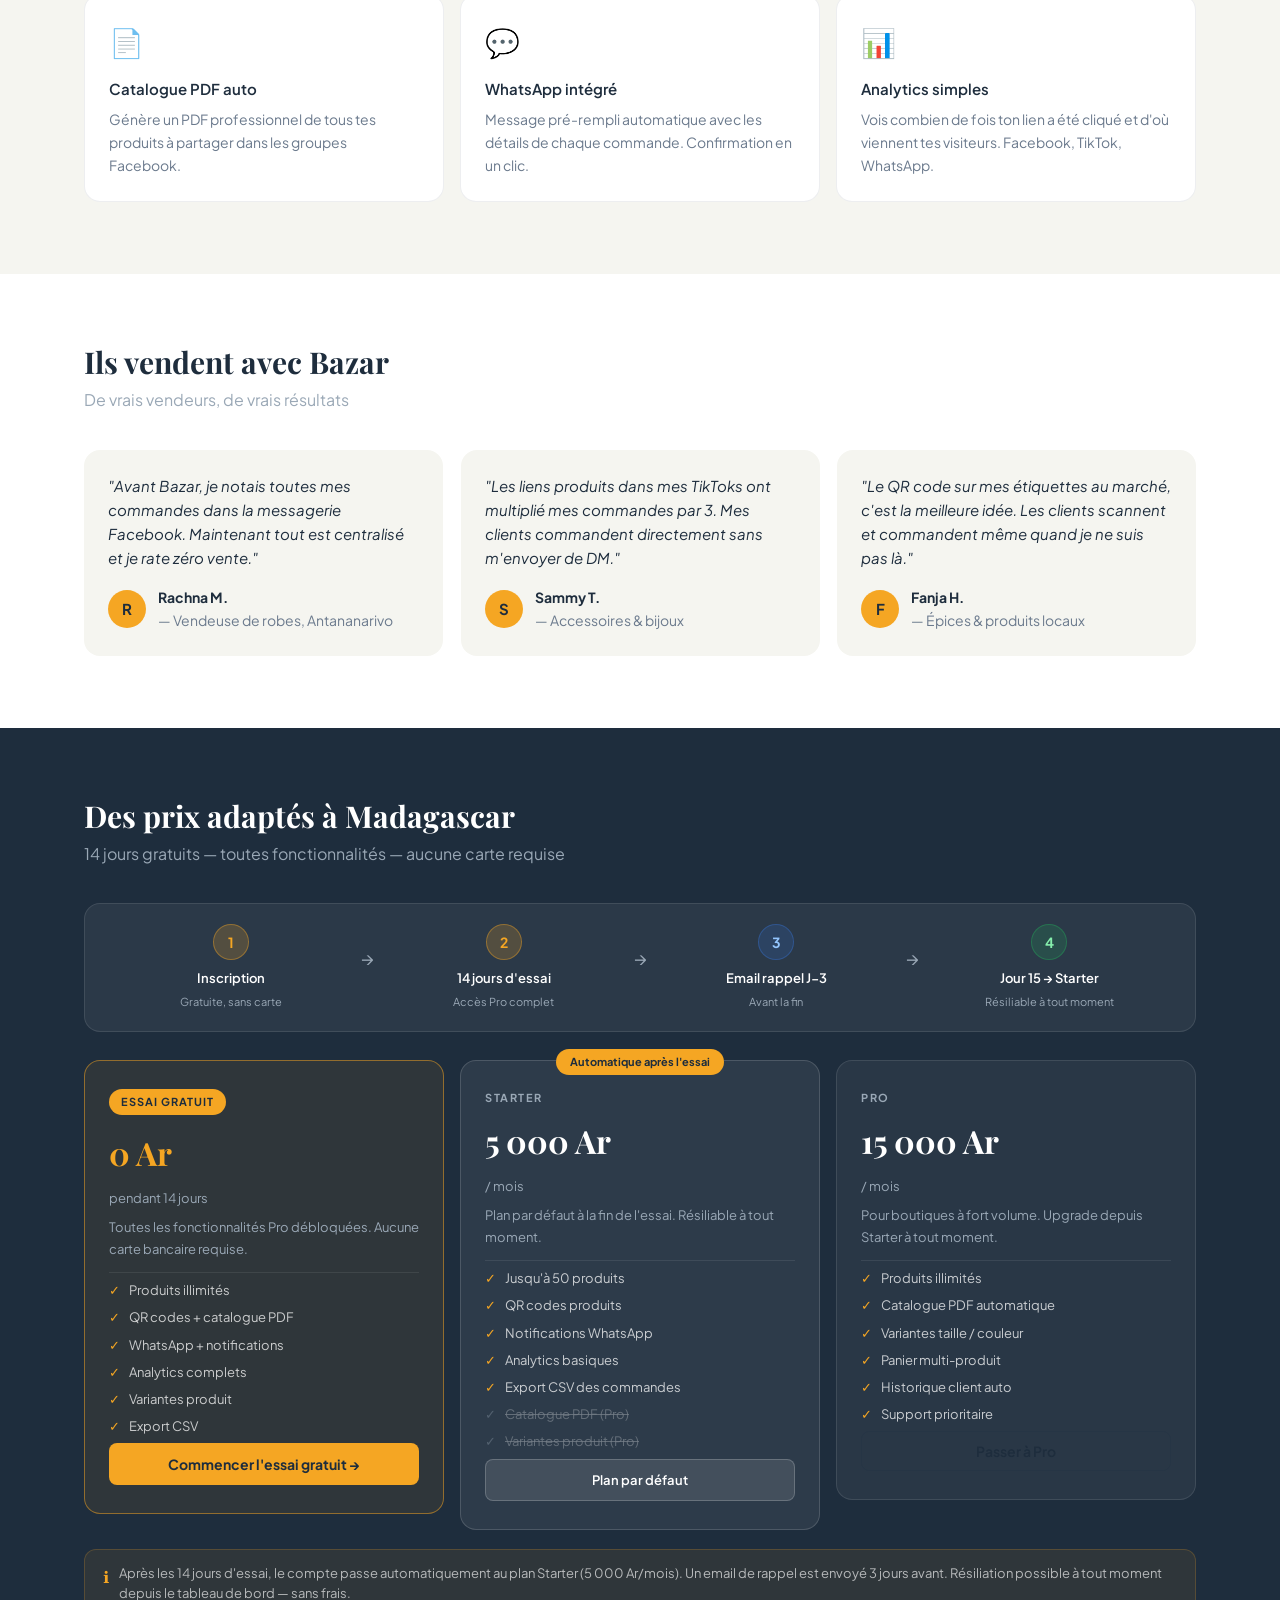
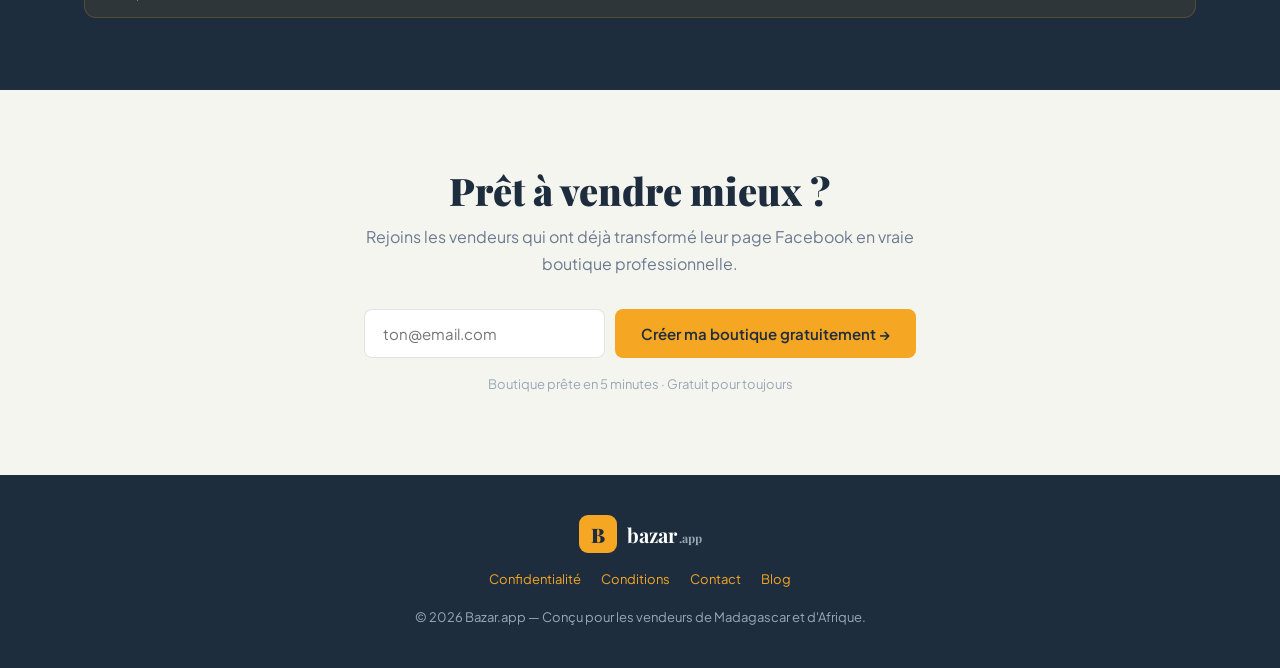
==== commit 5dbe1724: "commit landing page Bazaz V1.3.0" ====
--- a/index.html
+++ b/index.html
@@ -239,56 +239,96 @@
 <section id="pricing" class="section-pricing" aria-labelledby="pricing-heading">
   <div class="container">
     <h2 id="pricing-heading" class="section-title" data-i18n="pricing_title">Des prix adaptés à Madagascar</h2>
-    <p class="section-sub" data-i18n="pricing_sub">Commence gratuitement, monte en gamme quand tu es prêt</p>
+    <p class="section-sub" data-i18n="pricing_sub">14 jours gratuits — toutes fonctionnalités — aucune carte requise</p>
+
+    <!-- Timeline -->
+    <div class="pricing-timeline" role="list" aria-label="Étapes de l'essai gratuit">
+      <div class="ptl-step" role="listitem">
+        <div class="ptl-dot ptl-trial" aria-hidden="true">1</div>
+        <div class="ptl-label" data-i18n="ptl_1_label">Inscription</div>
+        <div class="ptl-sub" data-i18n="ptl_1_sub">Gratuite, sans carte</div>
+      </div>
+      <div class="ptl-arrow" aria-hidden="true">→</div>
+      <div class="ptl-step" role="listitem">
+        <div class="ptl-dot ptl-trial" aria-hidden="true">2</div>
+        <div class="ptl-label" data-i18n="ptl_2_label">14 jours d'essai</div>
+        <div class="ptl-sub" data-i18n="ptl_2_sub">Accès Pro complet</div>
+      </div>
+      <div class="ptl-arrow" aria-hidden="true">→</div>
+      <div class="ptl-step" role="listitem">
+        <div class="ptl-dot ptl-remind" aria-hidden="true">3</div>
+        <div class="ptl-label" data-i18n="ptl_3_label">Email rappel J−3</div>
+        <div class="ptl-sub" data-i18n="ptl_3_sub">Avant la fin</div>
+      </div>
+      <div class="ptl-arrow" aria-hidden="true">→</div>
+      <div class="ptl-step" role="listitem">
+        <div class="ptl-dot ptl-paid" aria-hidden="true">4</div>
+        <div class="ptl-label" data-i18n="ptl_4_label">Jour 15 → Starter</div>
+        <div class="ptl-sub" data-i18n="ptl_4_sub">Résiliable à tout moment</div>
+      </div>
+    </div>
+
     <div class="plans-grid">
 
-      <article class="plan" data-reveal aria-label="Plan Gratuit">
-        <div class="plan-name" data-i18n="free_name">GRATUIT</div>
-        <div class="plan-price" data-i18n="free_price">0 Ar</div>
-        <div class="plan-period" data-i18n="free_period">/ mois — pour toujours</div>
-        <p class="plan-desc" data-i18n="free_desc">Idéal pour tester et débuter</p>
+      <!-- ESSAI -->
+      <article class="plan plan-trial" data-reveal aria-label="Essai gratuit 14 jours">
+        <div class="plan-trial-badge" data-i18n="trial_badge">ESSAI GRATUIT</div>
+        <div class="plan-price" data-i18n="trial_price">0 Ar</div>
+        <div class="plan-period" data-i18n="trial_period">pendant 14 jours</div>
+        <p class="plan-desc" data-i18n="trial_desc">Toutes les fonctionnalités Pro débloquées. Aucune carte bancaire requise.</p>
         <ul class="plan-features">
-          <li data-i18n="free_li1">Jusqu'à 10 produits</li>
-          <li data-i18n="free_li2">Page vitrine boutique</li>
-          <li data-i18n="free_li3">Formulaire de commande</li>
-          <li data-i18n="free_li4">Liens partageables</li>
+          <li data-i18n="trial_li1">Produits illimités</li>
+          <li data-i18n="trial_li2">QR codes + catalogue PDF</li>
+          <li data-i18n="trial_li3">WhatsApp + notifications</li>
+          <li data-i18n="trial_li4">Analytics complets</li>
+          <li data-i18n="trial_li5">Variantes produit</li>
+          <li data-i18n="trial_li6">Export CSV</li>
         </ul>
-        <button class="btn btn-plan-ghost" data-i18n="free_cta" onclick="scrollToSignup()">Commencer gratuitement</button>
+        <button class="btn btn-plan-gold" data-i18n="trial_cta" onclick="scrollToSignup()">Commencer l'essai gratuit →</button>
       </article>
 
-      <article class="plan plan-featured" data-reveal style="--delay:80ms" aria-label="Plan Starter — recommandé">
-        <div class="plan-popular-badge" data-i18n="popular_badge">Le plus populaire</div>
+      <!-- STARTER -->
+      <article class="plan plan-featured" data-reveal style="--delay:80ms" aria-label="Plan Starter — automatique après l'essai">
+        <div class="plan-popular-badge" data-i18n="starter_auto_badge">Automatique après l'essai</div>
         <div class="plan-name" data-i18n="starter_name">STARTER</div>
         <div class="plan-price" data-i18n="starter_price">5 000 Ar</div>
         <div class="plan-period" data-i18n="starter_period">/ mois</div>
-        <p class="plan-desc" data-i18n="starter_desc">Pour les vendeurs qui veulent scaler</p>
+        <p class="plan-desc" data-i18n="starter_desc">Plan par défaut à la fin de l'essai. Résiliable à tout moment.</p>
         <ul class="plan-features">
           <li data-i18n="starter_li1">Jusqu'à 50 produits</li>
           <li data-i18n="starter_li2">QR codes produits</li>
           <li data-i18n="starter_li3">Notifications WhatsApp</li>
           <li data-i18n="starter_li4">Analytics basiques</li>
           <li data-i18n="starter_li5">Export CSV des commandes</li>
+          <li class="plan-li-muted" data-i18n="starter_li6">Catalogue PDF (Pro)</li>
+          <li class="plan-li-muted" data-i18n="starter_li7">Variantes produit (Pro)</li>
         </ul>
-        <button class="btn btn-plan-featured" data-i18n="starter_cta" onclick="scrollToSignup()">Choisir Starter</button>
+        <button class="btn btn-plan-featured" data-i18n="starter_cta" onclick="scrollToSignup()">Plan par défaut</button>
       </article>
 
+      <!-- PRO -->
       <article class="plan" data-reveal style="--delay:160ms" aria-label="Plan Pro">
         <div class="plan-name" data-i18n="pro_name">PRO</div>
         <div class="plan-price" data-i18n="pro_price">15 000 Ar</div>
         <div class="plan-period" data-i18n="pro_period">/ mois</div>
-        <p class="plan-desc" data-i18n="pro_desc">Pour boutiques à fort volume</p>
+        <p class="plan-desc" data-i18n="pro_desc">Pour boutiques à fort volume. Upgrade depuis Starter à tout moment.</p>
         <ul class="plan-features">
           <li data-i18n="pro_li1">Produits illimités</li>
           <li data-i18n="pro_li2">Catalogue PDF automatique</li>
           <li data-i18n="pro_li3">Variantes taille / couleur</li>
           <li data-i18n="pro_li4">Panier multi-produit</li>
-          <li data-i18n="pro_li5">Support prioritaire</li>
+          <li data-i18n="pro_li5">Historique client auto</li>
+          <li data-i18n="pro_li6">Support prioritaire</li>
         </ul>
         <button class="btn btn-plan-ghost" data-i18n="pro_cta" onclick="scrollToSignup()">Passer à Pro</button>
       </article>
 
     </div>
-    <p class="pricing-note" data-i18n="pricing_note">Aucune carte bancaire requise pour commencer · Paiement à la livraison pour tes clients</p>
+
+    <div class="pricing-notice" role="note">
+      <span class="pricing-notice-icon" aria-hidden="true">ℹ</span>
+      <span data-i18n="pricing_note">Après les 14 jours d'essai, le compte passe automatiquement au plan Starter (5 000 Ar/mois). Un email de rappel est envoyé 3 jours avant. Résiliation possible à tout moment depuis le tableau de bord — sans frais.</span>
+    </div>
   </div>
 </section>
 
--- a/styles.css
+++ b/styles.css
@@ -334,49 +334,127 @@
 .test-card cite strong { display: block; color: var(--navy); }
 
 /* ─────────────────────────────────────────
-   PRICING
-───────────────────────────────────────── */
+   PRICING — TRIAL MODEL
+───────────────────────────────────────── */
+
+/* Timeline */
+.pricing-timeline {
+  display: flex; align-items: center; gap: 0;
+  background: rgba(255,255,255,0.06);
+  border: 1px solid rgba(255,255,255,0.1);
+  border-radius: var(--radius-lg);
+  padding: 20px 24px;
+  margin-bottom: 28px;
+  flex-wrap: wrap;
+}
+.ptl-step { flex: 1; text-align: center; min-width: 80px; }
+.ptl-dot {
+  width: 36px; height: 36px; border-radius: 50%;
+  display: flex; align-items: center; justify-content: center;
+  margin: 0 auto 8px;
+  font-size: 14px; font-weight: 700;
+}
+.ptl-trial  { background: rgba(245,166,35,0.2); color: var(--gold); border: 1px solid rgba(245,166,35,0.4); }
+.ptl-remind { background: rgba(59,130,246,0.15); color: #93C5FD; border: 1px solid rgba(59,130,246,0.3); }
+.ptl-paid   { background: rgba(34,197,94,0.15); color: #86EFAC; border: 1px solid rgba(34,197,94,0.3); }
+.ptl-label { font-size: 13px; font-weight: 600; color: var(--white); }
+.ptl-sub   { font-size: 11px; color: var(--muted); margin-top: 3px; }
+.ptl-arrow { font-size: 18px; color: var(--muted); padding: 0 8px; margin-bottom: 20px; flex-shrink: 0; }
+
+/* Plans grid */
 .plans-grid {
   display: grid;
-  grid-template-columns: repeat(auto-fit, minmax(280px, 1fr));
+  grid-template-columns: repeat(auto-fit, minmax(260px, 1fr));
   gap: 16px; align-items: start;
-  margin-bottom: 24px;
+  margin-bottom: 20px;
 }
 .plan {
-  background: rgba(255,255,255,0.06);
+  background: rgba(255,255,255,0.05);
   border: 1px solid rgba(255,255,255,0.1);
   border-radius: var(--radius-lg); padding: 28px 24px;
   display: flex; flex-direction: column; gap: 8px;
 }
+
+/* Trial plan — highlighted */
+.plan-trial {
+  background: rgba(245,166,35,0.08);
+  border: 1.5px solid rgba(245,166,35,0.5);
+}
+.plan-trial-badge {
+  display: inline-block;
+  background: var(--gold); color: var(--navy);
+  font-size: 11px; font-weight: 700; letter-spacing: 1px;
+  padding: 4px 12px; border-radius: 20px;
+  margin-bottom: 4px; align-self: flex-start;
+}
+
+/* Starter featured */
 .plan-featured {
-  background: var(--gold); border-color: var(--gold);
-  transform: translateY(-8px);
-  box-shadow: var(--shadow-lg);
+  background: rgba(255,255,255,0.07);
+  border: 1px solid rgba(255,255,255,0.15);
   position: relative;
 }
 .plan-popular-badge {
   position: absolute; top: -12px; left: 50%; transform: translateX(-50%);
-  background: var(--navy); color: var(--gold);
+  background: var(--gold); color: var(--navy);
   font-size: 11px; font-weight: 700; padding: 4px 14px;
   border-radius: 20px; white-space: nowrap;
 }
+
+/* Plan typography */
 .plan-name { font-size: 11px; font-weight: 700; letter-spacing: 1.5px; color: var(--muted); text-transform: uppercase; }
-.plan-featured .plan-name { color: rgba(30,45,61,0.6); }
 .plan-price { font-family: 'Playfair Display', serif; font-size: 32px; font-weight: 700; color: var(--white); }
-.plan-featured .plan-price { color: var(--navy); }
+.plan-trial .plan-price { color: var(--gold); }
 .plan-period { font-size: 13px; color: var(--muted); }
-.plan-featured .plan-period { color: rgba(30,45,61,0.6); }
-.plan-desc { font-size: 13px; color: var(--muted); padding-bottom: 12px; border-bottom: 1px solid rgba(255,255,255,0.08); }
-.plan-featured .plan-desc { color: rgba(30,45,61,0.65); border-color: rgba(30,45,61,0.12); }
-.plan-features { list-style: none; display: flex; flex-direction: column; gap: 9px; flex: 1; }
+.plan-desc {
+  font-size: 13px; color: var(--muted);
+  padding-bottom: 12px;
+  border-bottom: 1px solid rgba(255,255,255,0.08);
+}
+
+/* Features list */
+.plan-features { list-style: none; display: flex; flex-direction: column; gap: 9px; flex: 1; padding: 0; }
 .plan-features li {
-  font-size: 13px; color: rgba(255,255,255,0.7);
-  padding-left: 18px; position: relative;
+  font-size: 13px; color: rgba(255,255,255,0.75);
+  padding-left: 20px; position: relative; line-height: 1.4;
 }
 .plan-features li::before { content: "✓"; position: absolute; left: 0; color: var(--gold); font-weight: 700; }
-.plan-featured .plan-features li { color: var(--navy-deep); }
-.plan-featured .plan-features li::before { color: var(--navy); }
-.pricing-note { text-align: center; font-size: 13px; color: var(--muted); }
+.plan-li-muted { opacity: 0.35 !important; text-decoration: line-through; }
+.plan-li-muted::before { color: var(--muted) !important; }
+
+/* Plan buttons */
+.btn-plan-gold {
+  width: 100%; padding: 12px; border-radius: 8px;
+  background: var(--gold); color: var(--navy);
+  border: none; font-family: 'Plus Jakarta Sans', sans-serif;
+  font-size: 14px; font-weight: 700; cursor: pointer; margin-top: auto;
+  transition: background 0.18s, transform 0.18s;
+}
+.btn-plan-gold:hover { background: #e8991a; transform: translateY(-1px); }
+
+.btn-plan-featured {
+  width: 100%; padding: 12px; border-radius: 8px;
+  background: rgba(255,255,255,0.1); color: var(--white);
+  border: 1px solid rgba(255,255,255,0.2);
+  font-family: 'Plus Jakarta Sans', sans-serif;
+  font-size: 13px; font-weight: 600; cursor: pointer; margin-top: auto;
+  transition: background 0.18s;
+}
+.btn-plan-featured:hover { background: rgba(255,255,255,0.16); }
+
+/* Notice */
+.pricing-notice {
+  display: flex; align-items: flex-start; gap: 10px;
+  background: rgba(245,166,35,0.08);
+  border: 1px solid rgba(245,166,35,0.2);
+  border-radius: var(--radius);
+  padding: 14px 18px;
+  font-size: 13px; color: rgba(255,255,255,0.65); line-height: 1.5;
+}
+.pricing-notice-icon {
+  flex-shrink: 0; font-size: 16px; color: var(--gold);
+  font-weight: 700; margin-top: 1px;
+}
 
 /* ─────────────────────────────────────────
    CTA FINAL
@@ -432,6 +510,9 @@
   .step-arrow { transform: rotate(90deg); padding: 0; margin: 0 auto; width: auto; height: 24px; }
   .plans-grid { grid-template-columns: 1fr 1fr; }
   .plan-featured { transform: none; }
+  .pricing-timeline { gap: 6px; }
+  .ptl-arrow { padding: 0 4px; font-size: 14px; }
+  .ptl-step { min-width: 70px; }
 }
 
 @media (max-width: 640px) {
@@ -451,4 +532,8 @@
   .cta-form { flex-direction: column; }
   .cta-email { max-width: 100%; }
   .feat-grid { grid-template-columns: 1fr; }
-}
+  .pricing-timeline { flex-direction: column; align-items: flex-start; gap: 12px; padding: 16px; }
+  .ptl-step { display: flex; align-items: center; gap: 12px; text-align: left; }
+  .ptl-dot { margin: 0; flex-shrink: 0; }
+  .ptl-arrow { transform: rotate(90deg); margin: 0 0 0 16px; }
+}
